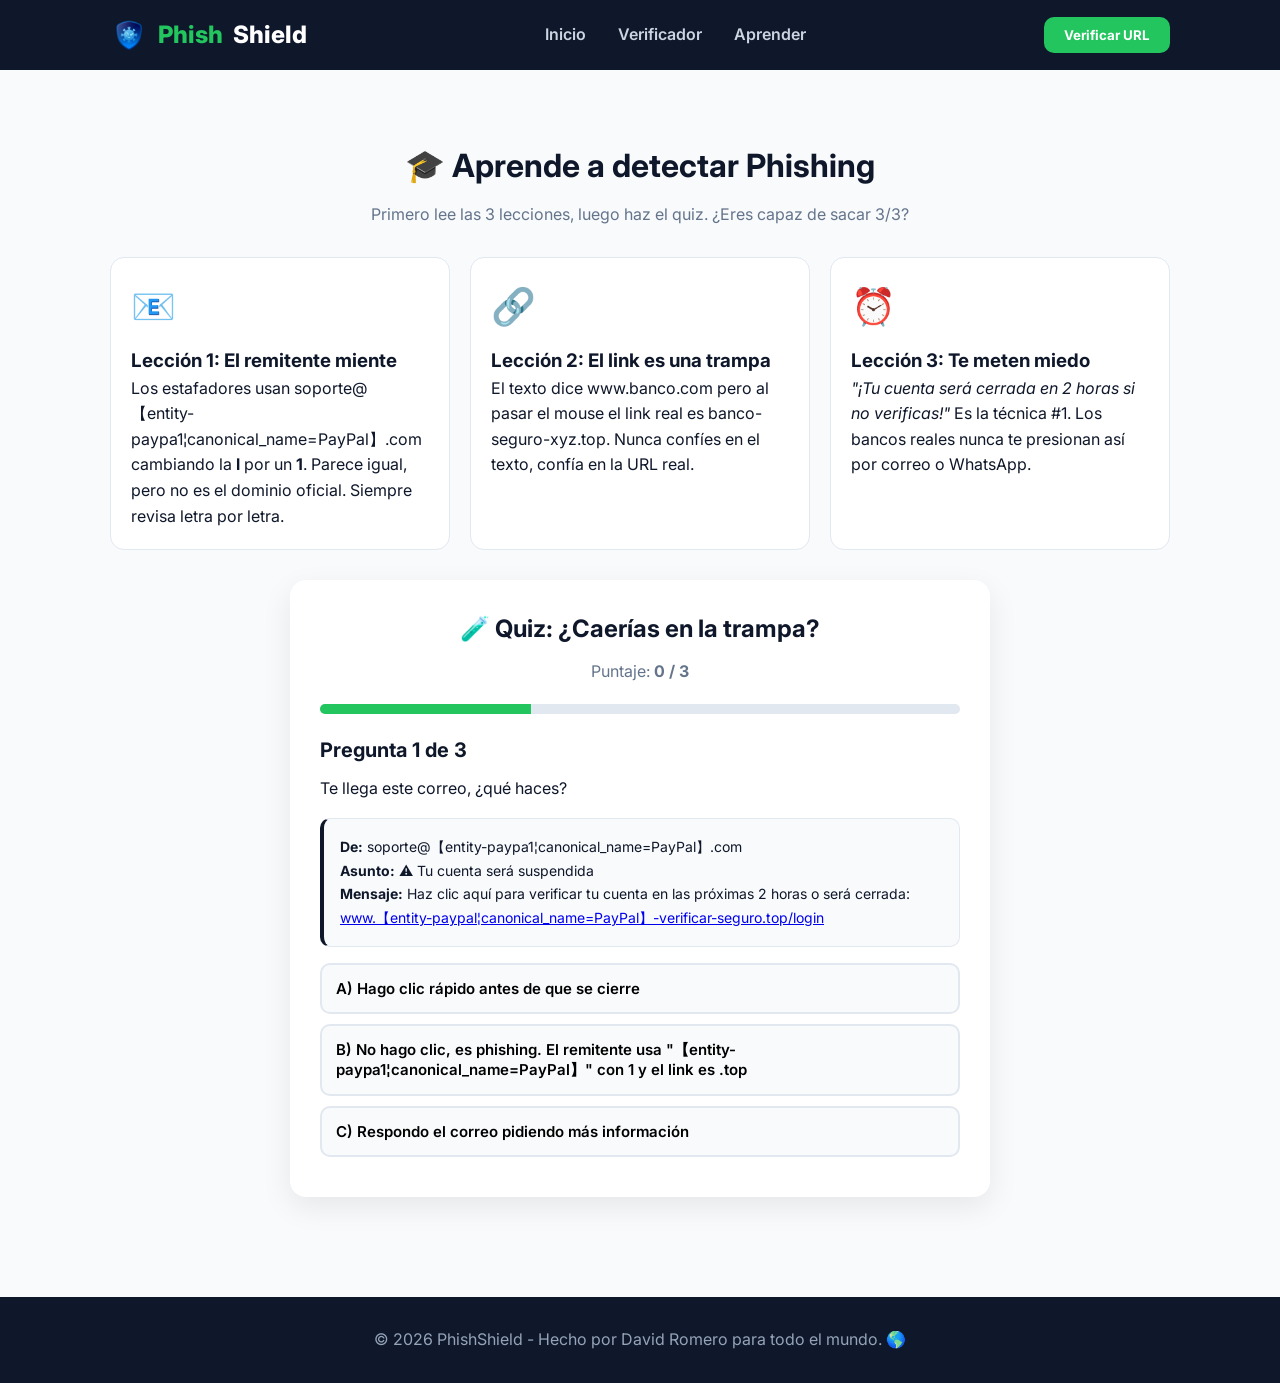
==== pages/aprender.html @ d0de808d "Agregada pagina aprender con quiz" ====
<!DOCTYPE html>
<html lang="es">
<head>
    <meta charset="UTF-8">
    <meta name="viewport" content="width=device-width, initial-scale=1.0">
    <title>Aprender - PhishShield</title>
    <link rel="stylesheet" href="../css/style.css">
    <link href="https://fonts.googleapis.com/css2?family=Inter:wght@400;600;800&display=swap" rel="stylesheet">
    <style>
        .quiz-box { background: white; max-width: 700px; margin: 30px auto; padding: 30px; border-radius: 16px; box-shadow: 0 10px 30px rgba(0,0,0,0.08); }
        .pregunta { display: none; }
        .pregunta.active { display: block; animation: fadeIn 0.3s; }
        @keyframes fadeIn { from { opacity: 0; transform: translateY(10px); } to { opacity: 1; transform: translateY(0); } }
        .pregunta h3 { font-size: 20px; margin-bottom: 10px; }
        .ejemplo-correo { background: #f8fafc; border: 1px solid #e2e8f0; border-left: 4px solid #0f172a; padding: 16px; border-radius: 10px; margin: 16px 0; font-size: 14px; line-height: 1.7; }
        .opciones button { display: block; width: 100%; text-align: left; background: #f8fafc; border: 2px solid #e2e8f0; padding: 14px; border-radius: 10px; margin: 10px 0; cursor: pointer; font-size: 15px; font-weight: 600; }
        .opciones button:hover { border-color: #0f172a; background: white; }
        .opciones button.correcto { background: #dcfce7; border-color: #22c55e; color: #166534; }
        .opciones button.incorrecto { background: #fee2e2; border-color: #dc2626; color: #991b1b; }
        .feedback { padding: 14px; border-radius: 10px; margin-top: 14px; display: none; font-size: 14px; }
        .feedback.show { display: block; }
        .feedback.ok { background: #dcfce7; color: #166534; }
        .feedback.mal { background: #fee2e2; color: #991b1b; }
        .btn-siguiente { background: #0f172a; color: white; border: none; padding: 12px 24px; border-radius: 10px; font-weight: 700; cursor: pointer; margin-top: 16px; display: none; }
        .btn-siguiente.show { display: inline-block; }
        .progreso { background: #e2e8f0; height: 10px; border-radius: 10px; overflow: hidden; margin-bottom: 20px; }
        .progreso-barra { background: #22c55e; height: 100%; width: 33%; transition: 0.4s; }
        #resultadoFinal { text-align: center; display: none; }
        #resultadoFinal.show { display: block; }
        .score-big { font-size: 64px; font-weight: 800; }
        .leccion-card { background: white; padding: 20px; border-radius: 14px; border: 1px solid #e2e8f0; }
    </style>
</head>
<body>

    <header class="navbar">
        <div class="container nav-flex">
            <div class="logo">
                <img src="../assets/logo.png" alt="PhishShield Logo">
                <span>Phish</span>Shield
            </div>
            <nav>
                <a href="../index.html">Inicio</a>
                <a href="../index.html#verificador">Verificador</a>
                <a href="aprender.html">Aprender</a>
            </nav>
            <button class="btn-primary" onclick="window.location.href='../index.html#verificador'">Verificar URL</button>
        </div>
    </header>

    <section class="section">
        <div class="container">
            <h2 class="section-title">🎓 Aprende a detectar Phishing</h2>
            <p class="section-subtitle">Primero lee las 3 lecciones, luego haz el quiz. ¿Eres capaz de sacar 3/3?</p>

            <!-- LECCIONES -->
            <div class="grid-3">
                <div class="leccion-card">
                    <div class="icon">📧</div>
                    <h3>Lección 1: El remitente miente</h3>
                    <p>Los estafadores usan <code>soporte@【entity-paypa1¦canonical_name=PayPal】.com</code> cambiando la <b>l</b> por un <b>1</b>. Parece igual, pero no es el dominio oficial. Siempre revisa letra por letra.</p>
                </div>
                <div class="leccion-card">
                    <div class="icon">🔗</div>
                    <h3>Lección 2: El link es una trampa</h3>
                    <p>El texto dice <code>www.banco.com</code> pero al pasar el mouse el link real es <code>banco-seguro-xyz.top</code>. Nunca confíes en el texto, confía en la URL real.</p>
                </div>
                <div class="leccion-card">
                    <div class="icon">⏰</div>
                    <h3>Lección 3: Te meten miedo</h3>
                    <p><i>"¡Tu cuenta será cerrada en 2 horas si no verificas!"</i> Es la técnica #1. Los bancos reales nunca te presionan así por correo o WhatsApp.</p>
                </div>
            </div>

            <!-- QUIZ -->
            <div class="quiz-box">
                <h2 style="text-align:center; margin-bottom:10px;">🧪 Quiz: ¿Caerías en la trampa?</h2>
                <p style="text-align:center; color:#64748b; margin-bottom:20px;">Puntaje: <strong id="puntaje">0 / 3</strong></p>
                <div class="progreso"><div class="progreso-barra" id="barraProgreso"></div></div>

                <!-- PREGUNTA 1 -->
                <div class="pregunta active" id="p1">
                    <h3>Pregunta 1 de 3</h3>
                    <p>Te llega este correo, ¿qué haces?</p>
                    <div class="ejemplo-correo">
                        <strong>De:</strong> soporte@【entity-paypa1¦canonical_name=PayPal】.com<br>
                        <strong>Asunto:</strong> ⚠️ Tu cuenta será suspendida<br>
                        <strong>Mensaje:</strong> Haz clic aquí para verificar tu cuenta en las próximas 2 horas o será cerrada: <br>
                        <a href="#">www.【entity-paypal¦canonical_name=PayPal】-verificar-seguro.top/login</a>
                    </div>
                    <div class="opciones">
                        <button onclick="responder(this, false, 'f1')">A) Hago clic rápido antes de que se cierre</button>
                        <button onclick="responder(this, true, 'f1')">B) No hago clic, es phishing. El remitente usa "【entity-paypa1¦canonical_name=PayPal】" con 1 y el link es .top</button>
                        <button onclick="responder(this, false, 'f1')">C) Respondo el correo pidiendo más información</button>
                    </div>
                    <div class="feedback" id="f1"></div>
                    <button class="btn-siguiente" id="s1" onclick="siguiente(2)">Siguiente ➡️</button>
                </div>

                <!-- PREGUNTA 2 -->
                <div class="pregunta" id="p2">
                    <h3>Pregunta 2 de 3</h3>
                    <p>Te llega un WhatsApp de un número desconocido:</p>
                    <div class="ejemplo-correo">
                        <strong>De:</strong> +57 300 123 4567 (desconocido)<br>
                        <strong>Mensaje:</strong> 🎉 ¡FELICIDADES! Ganaste un bono de 【entity-Nequi¦canonical_name=Nequi】 de $500.000. Reclámalo aquí: <br>
                        <a href="#">【entity-nequi¦canonical_name=Nequi】-premio-gratis.xyz/reclamar</a>
                    </div>
                    <div class="opciones">
                        <button onclick="responder(this, false, 'f2')">A) Entro a reclamar, es gratis</button>
                        <button onclick="responder(this, true, 'f2')">B) Lo ignoro y lo reporto, es phishing. 【entity-Nequi¦canonical_name=Nequi】 nunca regala plata así</button>
                        <button onclick="responder(this, false, 'f2')">C) Le envío mis datos para que me lo consignen</button>
                    </div>
                    <div class="feedback" id="f2"></div>
                    <button class="btn-siguiente" id="s2" onclick="siguiente(3)">Siguiente ➡️</button>
                </div>

                <!-- PREGUNTA 3 -->
                <div class="pregunta" id="p3">
                    <h3>Pregunta 3 de 3</h3>
                    <p>¿Cuál de estas URLs es la SEGURA?</p>
                    <div class="opciones">
                        <button onclick="responder(this, false, 'f3')">A) https://bancolombia-seguro-actualizar.com/login</button>
                        <button onclick="responder(this, false, 'f3')">B) http://192.168.1.50/banco/login</button>
                        <button onclick="responder(this, true, 'f3')">C) https://www.bancolombia.com</button>
                    </div>
                    <div class="feedback" id="f3"></div>
                    <button class="btn-siguiente" id="s3" onclick="mostrarResultado()">Ver mi resultado 🏆</button>
                </div>

                <!-- RESULTADO -->
                <div id="resultadoFinal">
                    <div class="score-big" id="scoreFinal">0/3</div>
                    <h3 id="mensajeFinal"></h3>
                    <p id="descFinal" style="color:#64748b; margin: 10px 0 20px;"></p>
                    <button class="btn-primary large" onclick="location.reload()">Intentar de nuevo 🔄</button>
                    <button class="btn-secondary large" onclick="window.location.href='../index.html'">Volver al inicio</button>
                </div>

            </div>
        </div>
    </section>

    <footer>
        <p>© 2026 PhishShield - Hecho por David Romero para todo el mundo. 🌎</p>
    </footer>

    <script>
        let puntos = 0;
        let respondidas = 0;

        function responder(boton, esCorrecta, feedbackId) {
            const contenedor = boton.parentElement;
            const botones = contenedor.querySelectorAll('button');
            botones.forEach(b => b.disabled = true);

            const feedback = document.getElementById(feedbackId);
            const btnSiguienteId = 's' + feedbackId.charAt(1);
            const btnSiguiente = document.getElementById(btnSiguienteId);

            if (esCorrecta) {
                boton.classList.add('correcto');
                feedback.textContent = '✅ ¡Correcto! Muy bien, no caíste en la trampa.';
                feedback.className = 'feedback show ok';
                puntos++;
            } else {
                boton.classList.add('incorrecto');
                feedback.textContent = '❌ ¡Cuidado! Ahí caíste. Lee la explicación de la respuesta correcta arriba.';
                feedback.className = 'feedback show mal';
                // Mostrar cuál era la correcta
                botones.forEach(b => {
                    if (b.getAttribute('onclick')?.includes('true')) b.classList.add('correcto');
                });
            }
            document.getElementById('puntaje').textContent = puntos + ' / 3';
            if (btnSiguiente) btnSiguiente.classList.add('show');
        }

        function siguiente(num) {
            document.querySelectorAll('.pregunta').forEach(p => p.classList.remove('active'));
            document.getElementById('p' + num).classList.add('active');
            document.getElementById('barraProgreso').style.width = (num * 33.3) + '%';
            window.scrollTo({ top: 400, behavior: 'smooth' });
        }

        function mostrarResultado() {
            document.querySelectorAll('.pregunta').forEach(p => p.classList.remove('active'));
            document.getElementById('barraProgreso').style.width = '100%';
            const final = document.getElementById('resultadoFinal');
            final.classList.add('show');
            document.getElementById('scoreFinal').textContent = puntos + '/3';
            const mensaje = document.getElementById('mensajeFinal');
            const desc = document.getElementById('descFinal');
            if (puntos === 3) {
                mensaje.textContent = '🏆 ¡Eres un experto en PhishShield!';
                desc.textContent = 'No caíste en ninguna trampa. Ya sabes detectar phishing como un profesional.';
            } else if (puntos === 2) {
                mensaje.textContent = '👍 ¡Casi perfecto!';
                desc.textContent = 'Vas muy bien, solo te falta pulir un detalle. Vuelve a leer las lecciones.';
            } else {
                mensaje.textContent = '⚠️ ¡Necesitas practicar más!';
                desc.textContent = 'Caíste en varias trampas. No te preocupes, ahora ya sabes cómo identificarlas. Inténtalo de nuevo.';
            }
        }
    </script>
</body>
</html>
---- css/style.css ----
* { margin: 0; padding: 0; box-sizing: border-box; font-family: 'Inter', sans-serif; }
body { background: #f8fafc; color: #0f172a; line-height: 1.6; }
.container { max-width: 1100px; margin: auto; padding: 0 20px; }

/* NAVBAR */
.navbar { background: #0f172a; color: white; padding: 16px 0; position: sticky; top: 0; z-index: 100; }
.nav-flex { display: flex; justify-content: space-between; align-items: center; }
.logo { font-size: 24px; font-weight: 800; }
.logo span { color: #22c55e; }
.navbar nav a { color: #cbd5e1; text-decoration: none; margin: 0 14px; font-weight: 600; }
.navbar nav a:hover { color: white; }

/* BOTONES */
.btn-primary { background: #22c55e; color: white; border: none; padding: 10px 20px; border-radius: 10px; font-weight: 700; cursor: pointer; }
.btn-primary:hover { background: #16a34a; }
.btn-secondary { background: white; border: 2px solid #0f172a; padding: 10px 20px; border-radius: 10px; font-weight: 700; cursor: pointer; }
.large { padding: 14px 24px; font-size: 16px; }

/* HERO */
.hero { background: linear-gradient(135deg, #0f172a 0%, #1e3a8a 100%); color: white; padding: 70px 0; }
.hero-flex { display: flex; gap: 40px; align-items: center; flex-wrap: wrap; }
.hero-text { flex: 1; min-width: 300px; }
.badge { background: #1e293b; padding: 8px 14px; border-radius: 20px; font-size: 13px; border: 1px solid #334155; display: inline-block; margin-bottom: 18px; }
.hero h1 { font-size: 48px; line-height: 1.1; margin-bottom: 16px; }
.highlight { color: #22c55e; }
.hero p { color: #cbd5e1; margin-bottom: 24px; font-size: 17px; }
.hero-buttons { display: flex; gap: 12px; flex-wrap: wrap; }
.stats { display: flex; gap: 30px; margin-top: 30px; }
.stats div { display: flex; flex-direction: column; }
.stats strong { font-size: 24px; }
.stats span { color: #94a3b8; font-size: 13px; }

.hero-card { background: white; color: #0f172a; padding: 24px; border-radius: 16px; width: 340px; box-shadow: 0 20px 40px rgba(0,0,0,0.3); }
.card-header { font-weight: 800; color: #dc2626; margin-bottom: 8px; }
.card-header.safe { color: #16a34a; margin-top: 10px; }
.danger { color: #dc2626; font-size: 14px; }
.safe-text { color: #16a34a; font-size: 14px; }
.progress-bar { background: #e2e8f0; height: 8px; border-radius: 10px; overflow: hidden; margin: 8px 0; }
.progress { height: 100%; border-radius: 10px; }
.danger-bg { background: #dc2626; }
.safe-bg { background: #22c55e; }

/* SECCIONES */
.section { padding: 70px 0; }
.bg-light { background: white; }
.section-title { text-align: center; font-size: 32px; margin-bottom: 10px; }
.section-subtitle { text-align: center; color: #64748b; margin-bottom: 30px; }

/* CHECKER */
.checker-box { background: white; max-width: 700px; margin: auto; padding: 30px; border-radius: 16px; box-shadow: 0 10px 30px rgba(0,0,0,0.08); border: 1px solid #e2e8f0; }
.input-group { display: flex; gap: 10px; }
.input-group input { flex: 1; padding: 14px; border: 2px solid #e2e8f0; border-radius: 10px; font-size: 15px; outline: none; }
.input-group input:focus { border-color: #22c55e; }
.input-group button { background: #0f172a; color: white; border: none; padding: 0 26px; border-radius: 10px; font-weight: 700; cursor: pointer; }
.hint { font-size: 13px; color: #94a3b8; margin-top: 10px; text-align: center; }
.resultado { margin-top: 24px; padding: 20px; border-radius: 12px; background: #f8fafc; border: 1px solid #e2e8f0; }
.hidden { display: none; }
.big { height: 12px; }
#listaAlertas { margin-top: 12px; padding-left: 20px; }

/* GRID */
.grid-3 { display: grid; grid-template-columns: repeat(auto-fit, minmax(280px, 1fr)); gap: 20px; margin-top: 30px; }
.card { background: #f8fafc; padding: 24px; border-radius: 16px; border: 1px solid #e2e8f0; }
.icon { font-size: 36px; margin-bottom: 10px; }
.card h3 { margin-bottom: 8px; }
.card code { background: #fee2e2; padding: 2px 6px; border-radius: 6px; color: #dc2626; }

.checklist { max-width: 650px; margin: 30px auto; display: flex; flex-direction: column; gap: 14px; }
.checklist label { background: white; padding: 16px; border-radius: 12px; border: 1px solid #e2e8f0; cursor: pointer; display: flex; gap: 10px; align-items: center; }
.checklist input { width: 20px; height: 20px; accent-color: #22c55e; }

footer { background: #0f172a; color: #94a3b8; text-align: center; padding: 30px 20px; }

@media (max-width: 768px) {
    .hero h1 { font-size: 34px; }
    .navbar nav { display: none; }
    .input-group { flex-direction: column; }
    .input-group button { padding: 14px; }
}
/* LOGO */
.logo {
    display: flex;
    align-items: center;
    gap: 10px;
}
.logo img {
    width: 38px;
    height: 38px;
    object-fit: contain;
    border-radius: 8px;
}
/* ARREGLO COLOR CUADRO - VERSIÓN FUERTE */
.hero .hero-card p {
    color: #0f172a !important;
    font-weight: 700;
}
.hero .hero-card p.danger {
    color: #dc2626 !important;
}
.hero .hero-card p.safe-text {
    color: #16a34a !important;
}
.hero .hero-card small {
    color: #334155 !important;
}
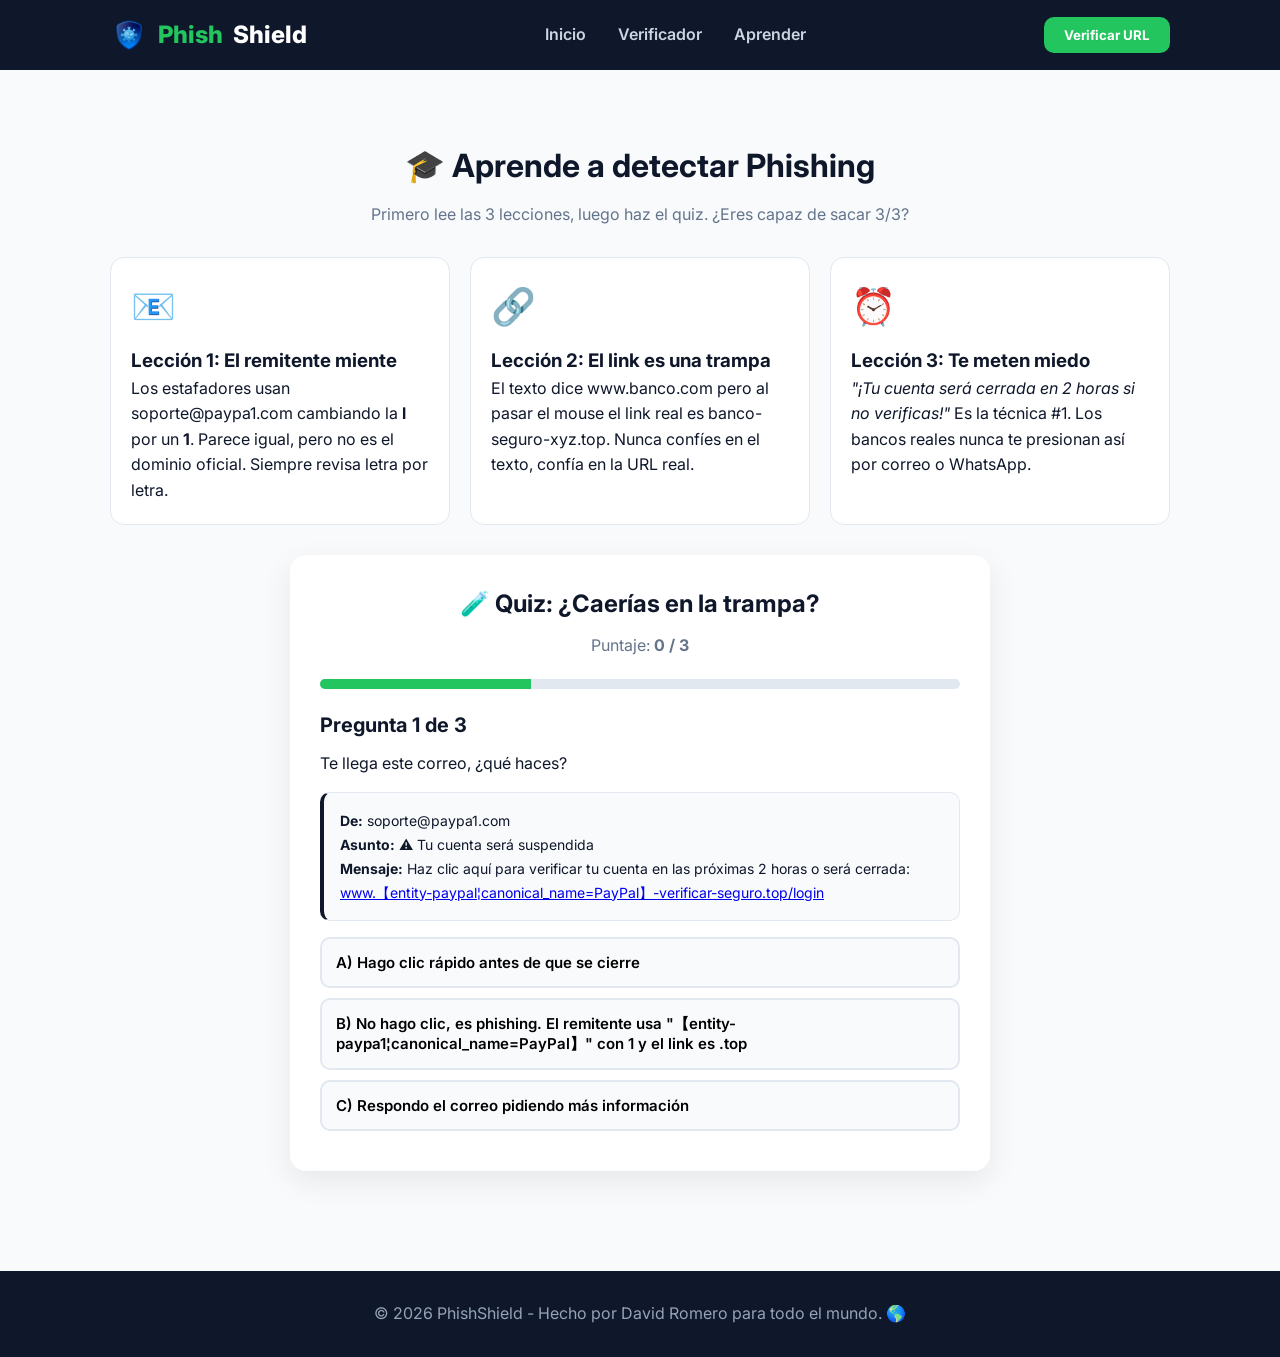
==== commit 2cfa6986: "Corregido texto entity en leccion 1" ====
--- a/pages/aprender.html
+++ b/pages/aprender.html
@@ -58,7 +58,7 @@
                 <div class="leccion-card">
                     <div class="icon">📧</div>
                     <h3>Lección 1: El remitente miente</h3>
-                    <p>Los estafadores usan <code>soporte@【entity-paypa1¦canonical_name=PayPal】.com</code> cambiando la <b>l</b> por un <b>1</b>. Parece igual, pero no es el dominio oficial. Siempre revisa letra por letra.</p>
+                    <p>Los estafadores usan <code>soporte@paypa1.com</code> cambiando la <b>l</b> por un <b>1</b>. Parece igual, pero no es el dominio oficial. Siempre revisa letra por letra.</p>
                 </div>
                 <div class="leccion-card">
                     <div class="icon">🔗</div>
@@ -83,7 +83,7 @@
                     <h3>Pregunta 1 de 3</h3>
                     <p>Te llega este correo, ¿qué haces?</p>
                     <div class="ejemplo-correo">
-                        <strong>De:</strong> soporte@【entity-paypa1¦canonical_name=PayPal】.com<br>
+                        <strong>De:</strong> soporte@paypa1.com<br>
                         <strong>Asunto:</strong> ⚠️ Tu cuenta será suspendida<br>
                         <strong>Mensaje:</strong> Haz clic aquí para verificar tu cuenta en las próximas 2 horas o será cerrada: <br>
                         <a href="#">www.【entity-paypal¦canonical_name=PayPal】-verificar-seguro.top/login</a>
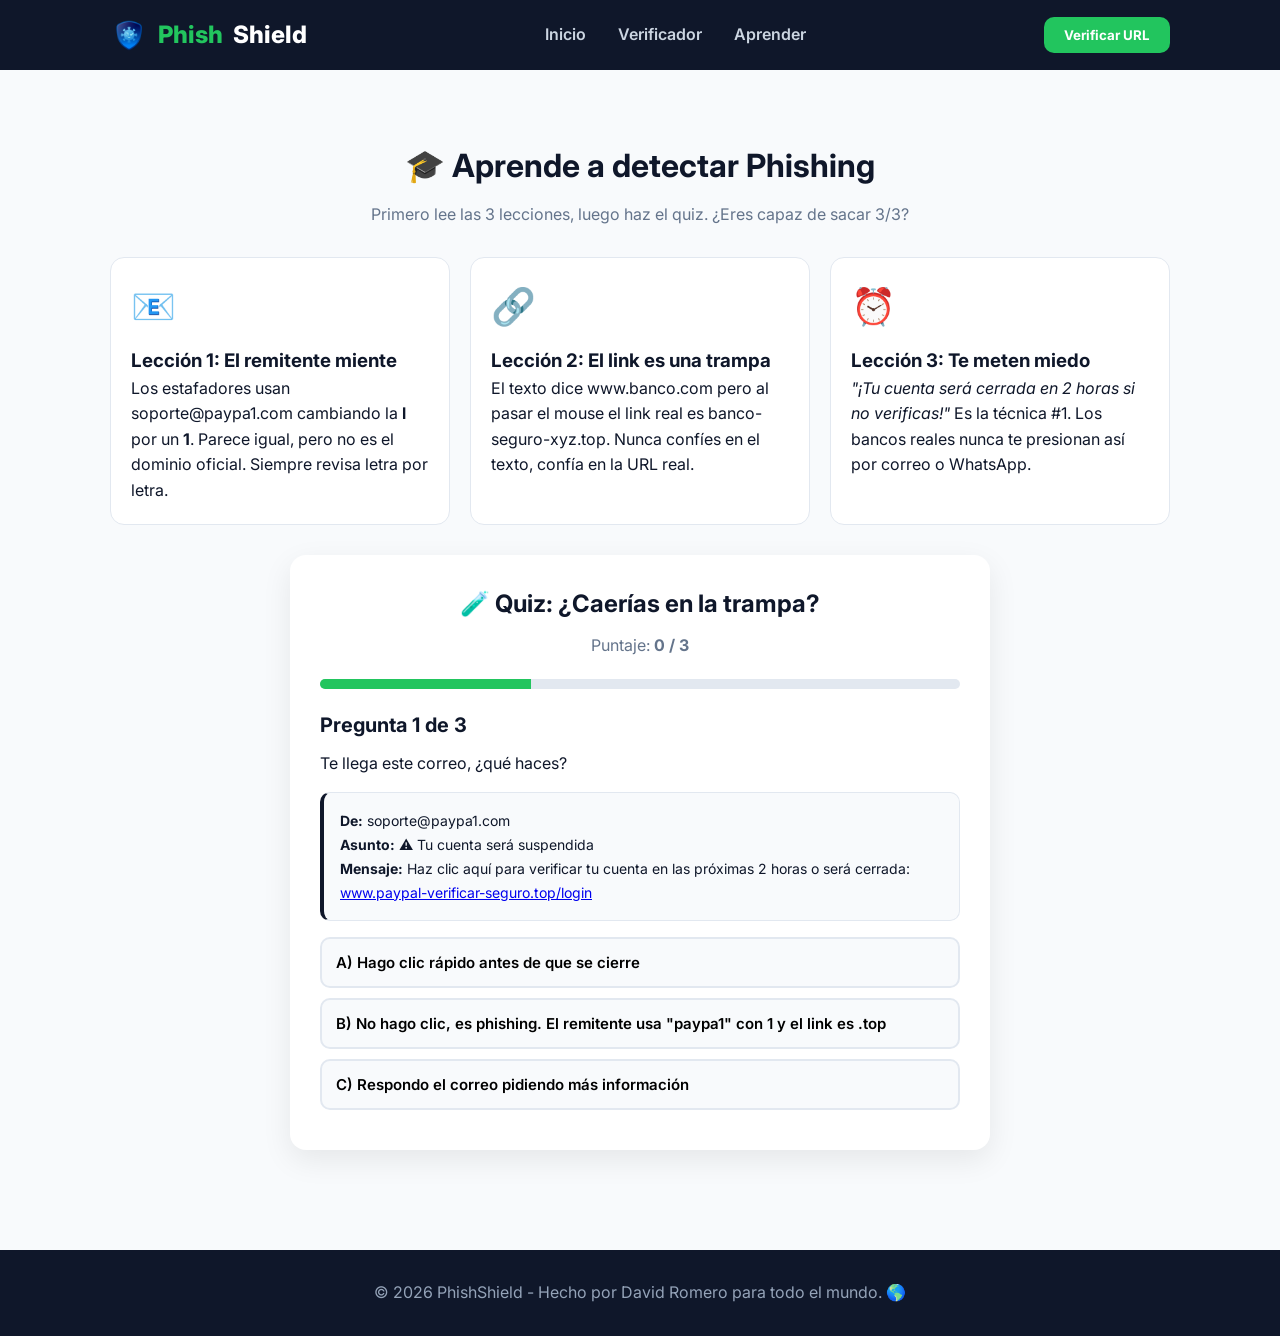
==== commit 4f301ec5: "Corregido ultimos entity en quiz" ====
--- a/pages/aprender.html
+++ b/pages/aprender.html
@@ -1,5 +1,6 @@
 <!DOCTYPE html>
 <html lang="es">
+
 <head>
     <meta charset="UTF-8">
     <meta name="viewport" content="width=device-width, initial-scale=1.0">
@@ -7,30 +8,159 @@
     <link rel="stylesheet" href="../css/style.css">
     <link href="https://fonts.googleapis.com/css2?family=Inter:wght@400;600;800&display=swap" rel="stylesheet">
     <style>
-        .quiz-box { background: white; max-width: 700px; margin: 30px auto; padding: 30px; border-radius: 16px; box-shadow: 0 10px 30px rgba(0,0,0,0.08); }
-        .pregunta { display: none; }
-        .pregunta.active { display: block; animation: fadeIn 0.3s; }
-        @keyframes fadeIn { from { opacity: 0; transform: translateY(10px); } to { opacity: 1; transform: translateY(0); } }
-        .pregunta h3 { font-size: 20px; margin-bottom: 10px; }
-        .ejemplo-correo { background: #f8fafc; border: 1px solid #e2e8f0; border-left: 4px solid #0f172a; padding: 16px; border-radius: 10px; margin: 16px 0; font-size: 14px; line-height: 1.7; }
-        .opciones button { display: block; width: 100%; text-align: left; background: #f8fafc; border: 2px solid #e2e8f0; padding: 14px; border-radius: 10px; margin: 10px 0; cursor: pointer; font-size: 15px; font-weight: 600; }
-        .opciones button:hover { border-color: #0f172a; background: white; }
-        .opciones button.correcto { background: #dcfce7; border-color: #22c55e; color: #166534; }
-        .opciones button.incorrecto { background: #fee2e2; border-color: #dc2626; color: #991b1b; }
-        .feedback { padding: 14px; border-radius: 10px; margin-top: 14px; display: none; font-size: 14px; }
-        .feedback.show { display: block; }
-        .feedback.ok { background: #dcfce7; color: #166534; }
-        .feedback.mal { background: #fee2e2; color: #991b1b; }
-        .btn-siguiente { background: #0f172a; color: white; border: none; padding: 12px 24px; border-radius: 10px; font-weight: 700; cursor: pointer; margin-top: 16px; display: none; }
-        .btn-siguiente.show { display: inline-block; }
-        .progreso { background: #e2e8f0; height: 10px; border-radius: 10px; overflow: hidden; margin-bottom: 20px; }
-        .progreso-barra { background: #22c55e; height: 100%; width: 33%; transition: 0.4s; }
-        #resultadoFinal { text-align: center; display: none; }
-        #resultadoFinal.show { display: block; }
-        .score-big { font-size: 64px; font-weight: 800; }
-        .leccion-card { background: white; padding: 20px; border-radius: 14px; border: 1px solid #e2e8f0; }
+        .quiz-box {
+            background: white;
+            max-width: 700px;
+            margin: 30px auto;
+            padding: 30px;
+            border-radius: 16px;
+            box-shadow: 0 10px 30px rgba(0, 0, 0, 0.08);
+        }
+
+        .pregunta {
+            display: none;
+        }
+
+        .pregunta.active {
+            display: block;
+            animation: fadeIn 0.3s;
+        }
+
+        @keyframes fadeIn {
+            from {
+                opacity: 0;
+                transform: translateY(10px);
+            }
+
+            to {
+                opacity: 1;
+                transform: translateY(0);
+            }
+        }
+
+        .pregunta h3 {
+            font-size: 20px;
+            margin-bottom: 10px;
+        }
+
+        .ejemplo-correo {
+            background: #f8fafc;
+            border: 1px solid #e2e8f0;
+            border-left: 4px solid #0f172a;
+            padding: 16px;
+            border-radius: 10px;
+            margin: 16px 0;
+            font-size: 14px;
+            line-height: 1.7;
+        }
+
+        .opciones button {
+            display: block;
+            width: 100%;
+            text-align: left;
+            background: #f8fafc;
+            border: 2px solid #e2e8f0;
+            padding: 14px;
+            border-radius: 10px;
+            margin: 10px 0;
+            cursor: pointer;
+            font-size: 15px;
+            font-weight: 600;
+        }
+
+        .opciones button:hover {
+            border-color: #0f172a;
+            background: white;
+        }
+
+        .opciones button.correcto {
+            background: #dcfce7;
+            border-color: #22c55e;
+            color: #166534;
+        }
+
+        .opciones button.incorrecto {
+            background: #fee2e2;
+            border-color: #dc2626;
+            color: #991b1b;
+        }
+
+        .feedback {
+            padding: 14px;
+            border-radius: 10px;
+            margin-top: 14px;
+            display: none;
+            font-size: 14px;
+        }
+
+        .feedback.show {
+            display: block;
+        }
+
+        .feedback.ok {
+            background: #dcfce7;
+            color: #166534;
+        }
+
+        .feedback.mal {
+            background: #fee2e2;
+            color: #991b1b;
+        }
+
+        .btn-siguiente {
+            background: #0f172a;
+            color: white;
+            border: none;
+            padding: 12px 24px;
+            border-radius: 10px;
+            font-weight: 700;
+            cursor: pointer;
+            margin-top: 16px;
+            display: none;
+        }
+
+        .btn-siguiente.show {
+            display: inline-block;
+        }
+
+        .progreso {
+            background: #e2e8f0;
+            height: 10px;
+            border-radius: 10px;
+            overflow: hidden;
+            margin-bottom: 20px;
+        }
+
+        .progreso-barra {
+            background: #22c55e;
+            height: 100%;
+            width: 33%;
+            transition: 0.4s;
+        }
+
+        #resultadoFinal {
+            text-align: center;
+            display: none;
+        }
+
+        #resultadoFinal.show {
+            display: block;
+        }
+
+        .score-big {
+            font-size: 64px;
+            font-weight: 800;
+        }
+
+        .leccion-card {
+            background: white;
+            padding: 20px;
+            border-radius: 14px;
+            border: 1px solid #e2e8f0;
+        }
     </style>
 </head>
+
 <body>
 
     <header class="navbar">
@@ -44,7 +174,8 @@
                 <a href="../index.html#verificador">Verificador</a>
                 <a href="aprender.html">Aprender</a>
             </nav>
-            <button class="btn-primary" onclick="window.location.href='../index.html#verificador'">Verificar URL</button>
+            <button class="btn-primary" onclick="window.location.href='../index.html#verificador'">Verificar
+                URL</button>
         </div>
     </header>
 
@@ -58,25 +189,31 @@
                 <div class="leccion-card">
                     <div class="icon">📧</div>
                     <h3>Lección 1: El remitente miente</h3>
-                    <p>Los estafadores usan <code>soporte@paypa1.com</code> cambiando la <b>l</b> por un <b>1</b>. Parece igual, pero no es el dominio oficial. Siempre revisa letra por letra.</p>
+                    <p>Los estafadores usan <code>soporte@paypa1.com</code> cambiando la <b>l</b> por un <b>1</b>.
+                        Parece igual, pero no es el dominio oficial. Siempre revisa letra por letra.</p>
                 </div>
                 <div class="leccion-card">
                     <div class="icon">🔗</div>
                     <h3>Lección 2: El link es una trampa</h3>
-                    <p>El texto dice <code>www.banco.com</code> pero al pasar el mouse el link real es <code>banco-seguro-xyz.top</code>. Nunca confíes en el texto, confía en la URL real.</p>
+                    <p>El texto dice <code>www.banco.com</code> pero al pasar el mouse el link real es
+                        <code>banco-seguro-xyz.top</code>. Nunca confíes en el texto, confía en la URL real.</p>
                 </div>
                 <div class="leccion-card">
                     <div class="icon">⏰</div>
                     <h3>Lección 3: Te meten miedo</h3>
-                    <p><i>"¡Tu cuenta será cerrada en 2 horas si no verificas!"</i> Es la técnica #1. Los bancos reales nunca te presionan así por correo o WhatsApp.</p>
+                    <p><i>"¡Tu cuenta será cerrada en 2 horas si no verificas!"</i> Es la técnica #1. Los bancos reales
+                        nunca te presionan así por correo o WhatsApp.</p>
                 </div>
             </div>
 
             <!-- QUIZ -->
             <div class="quiz-box">
                 <h2 style="text-align:center; margin-bottom:10px;">🧪 Quiz: ¿Caerías en la trampa?</h2>
-                <p style="text-align:center; color:#64748b; margin-bottom:20px;">Puntaje: <strong id="puntaje">0 / 3</strong></p>
-                <div class="progreso"><div class="progreso-barra" id="barraProgreso"></div></div>
+                <p style="text-align:center; color:#64748b; margin-bottom:20px;">Puntaje: <strong id="puntaje">0 /
+                        3</strong></p>
+                <div class="progreso">
+                    <div class="progreso-barra" id="barraProgreso"></div>
+                </div>
 
                 <!-- PREGUNTA 1 -->
                 <div class="pregunta active" id="p1">
@@ -85,13 +222,17 @@
                     <div class="ejemplo-correo">
                         <strong>De:</strong> soporte@paypa1.com<br>
                         <strong>Asunto:</strong> ⚠️ Tu cuenta será suspendida<br>
-                        <strong>Mensaje:</strong> Haz clic aquí para verificar tu cuenta en las próximas 2 horas o será cerrada: <br>
-                        <a href="#">www.【entity-paypal¦canonical_name=PayPal】-verificar-seguro.top/login</a>
+                        <strong>Mensaje:</strong> Haz clic aquí para verificar tu cuenta en las próximas 2 horas o será
+                        cerrada: <br>
+                        <a href="#">www.paypal-verificar-seguro.top/login</a>
                     </div>
                     <div class="opciones">
-                        <button onclick="responder(this, false, 'f1')">A) Hago clic rápido antes de que se cierre</button>
-                        <button onclick="responder(this, true, 'f1')">B) No hago clic, es phishing. El remitente usa "【entity-paypa1¦canonical_name=PayPal】" con 1 y el link es .top</button>
-                        <button onclick="responder(this, false, 'f1')">C) Respondo el correo pidiendo más información</button>
+                        <button onclick="responder(this, false, 'f1')">A) Hago clic rápido antes de que se
+                            cierre</button>
+                        <button onclick="responder(this, true, 'f1')">B) No hago clic, es phishing. El remitente usa
+                            "paypa1" con 1 y el link es .top</button>
+                        <button onclick="responder(this, false, 'f1')">C) Respondo el correo pidiendo más
+                            información</button>
                     </div>
                     <div class="feedback" id="f1"></div>
                     <button class="btn-siguiente" id="s1" onclick="siguiente(2)">Siguiente ➡️</button>
@@ -103,13 +244,16 @@
                     <p>Te llega un WhatsApp de un número desconocido:</p>
                     <div class="ejemplo-correo">
                         <strong>De:</strong> +57 300 123 4567 (desconocido)<br>
-                        <strong>Mensaje:</strong> 🎉 ¡FELICIDADES! Ganaste un bono de 【entity-Nequi¦canonical_name=Nequi】 de $500.000. Reclámalo aquí: <br>
+                        <strong>Mensaje:</strong> 🎉 ¡FELICIDADES! Ganaste un bono de
+                        【entity-Nequi¦canonical_name=Nequi】 de $500.000. Reclámalo aquí: <br>
                         <a href="#">【entity-nequi¦canonical_name=Nequi】-premio-gratis.xyz/reclamar</a>
                     </div>
                     <div class="opciones">
                         <button onclick="responder(this, false, 'f2')">A) Entro a reclamar, es gratis</button>
-                        <button onclick="responder(this, true, 'f2')">B) Lo ignoro y lo reporto, es phishing. 【entity-Nequi¦canonical_name=Nequi】 nunca regala plata así</button>
-                        <button onclick="responder(this, false, 'f2')">C) Le envío mis datos para que me lo consignen</button>
+                        <button onclick="responder(this, true, 'f2')">B) Lo ignoro y lo reporto, es phishing.
+                            【entity-Nequi¦canonical_name=Nequi】 nunca regala plata así</button>
+                        <button onclick="responder(this, false, 'f2')">C) Le envío mis datos para que me lo
+                            consignen</button>
                     </div>
                     <div class="feedback" id="f2"></div>
                     <button class="btn-siguiente" id="s2" onclick="siguiente(3)">Siguiente ➡️</button>
@@ -120,7 +264,8 @@
                     <h3>Pregunta 3 de 3</h3>
                     <p>¿Cuál de estas URLs es la SEGURA?</p>
                     <div class="opciones">
-                        <button onclick="responder(this, false, 'f3')">A) https://bancolombia-seguro-actualizar.com/login</button>
+                        <button onclick="responder(this, false, 'f3')">A)
+                            https://bancolombia-seguro-actualizar.com/login</button>
                         <button onclick="responder(this, false, 'f3')">B) http://192.168.1.50/banco/login</button>
                         <button onclick="responder(this, true, 'f3')">C) https://www.bancolombia.com</button>
                     </div>
@@ -134,7 +279,8 @@
                     <h3 id="mensajeFinal"></h3>
                     <p id="descFinal" style="color:#64748b; margin: 10px 0 20px;"></p>
                     <button class="btn-primary large" onclick="location.reload()">Intentar de nuevo 🔄</button>
-                    <button class="btn-secondary large" onclick="window.location.href='../index.html'">Volver al inicio</button>
+                    <button class="btn-secondary large" onclick="window.location.href='../index.html'">Volver al
+                        inicio</button>
                 </div>
 
             </div>
@@ -204,4 +350,5 @@
         }
     </script>
 </body>
+
 </html>
